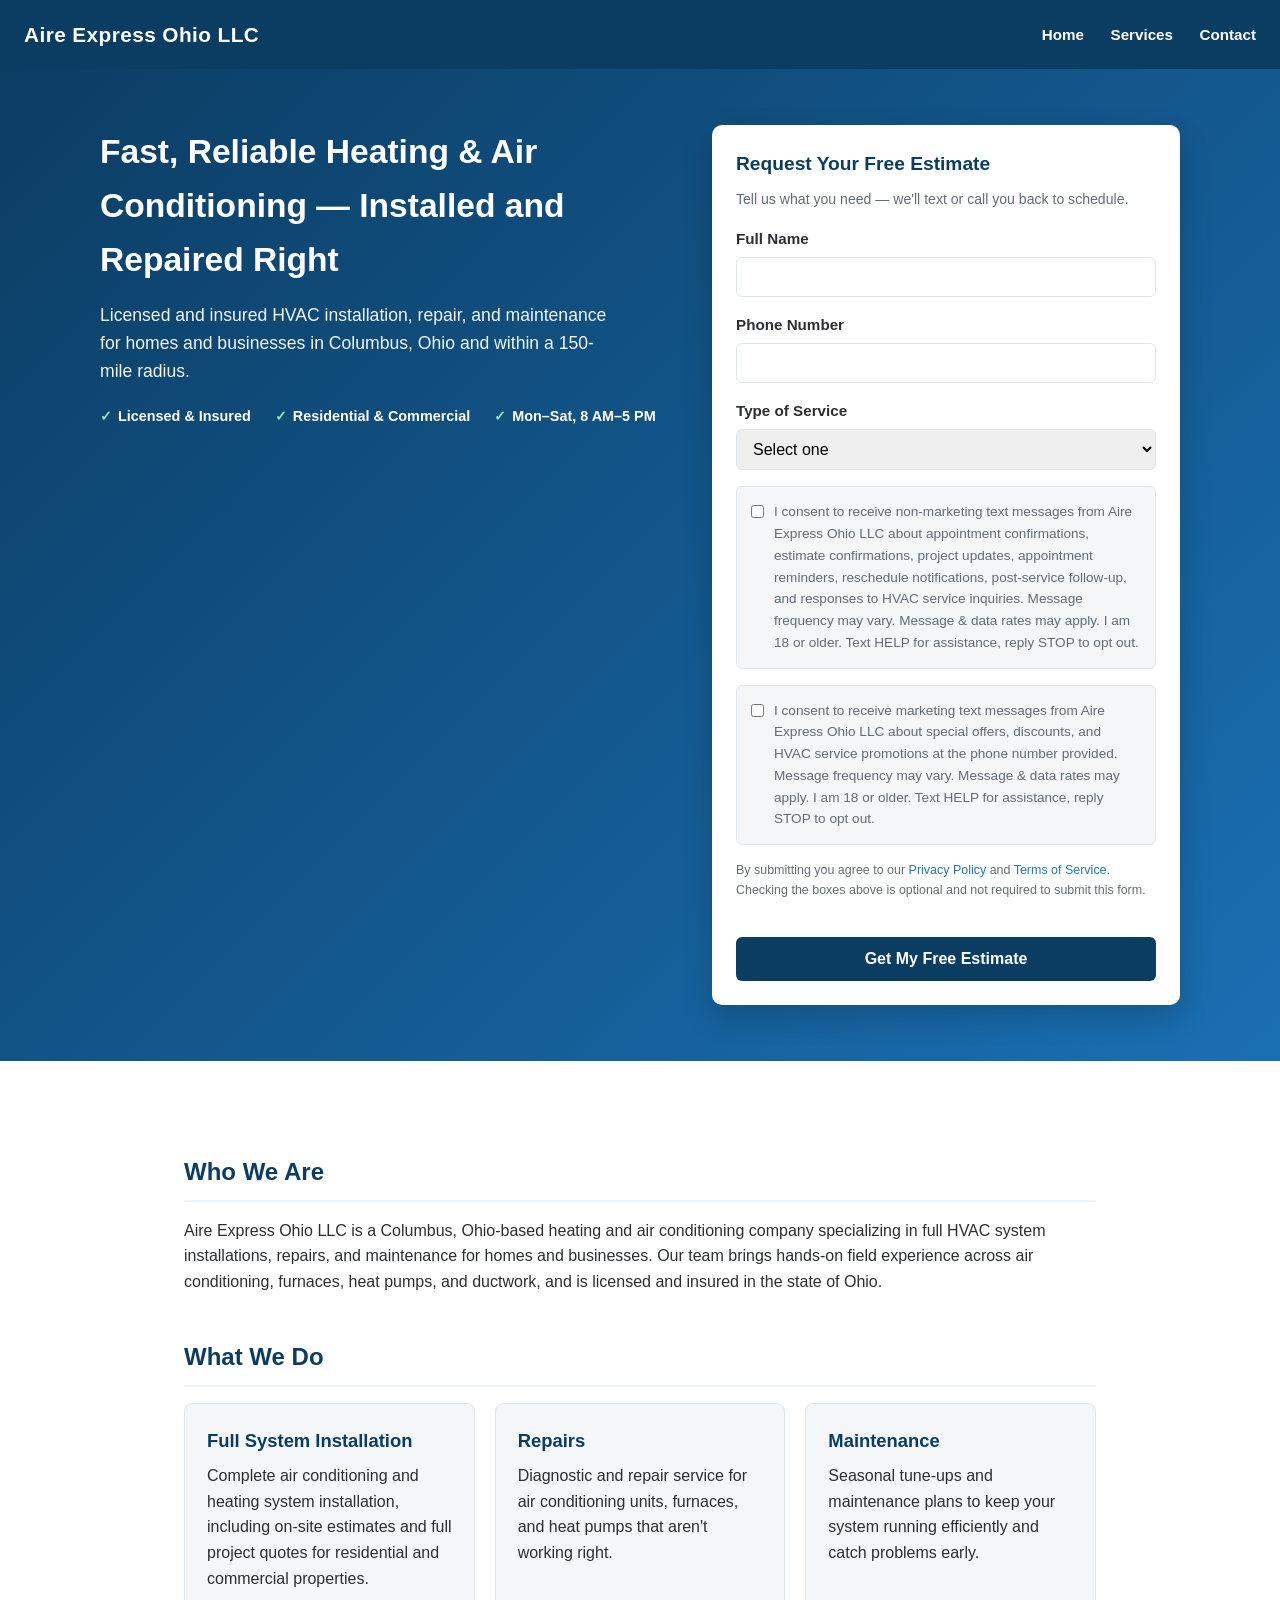
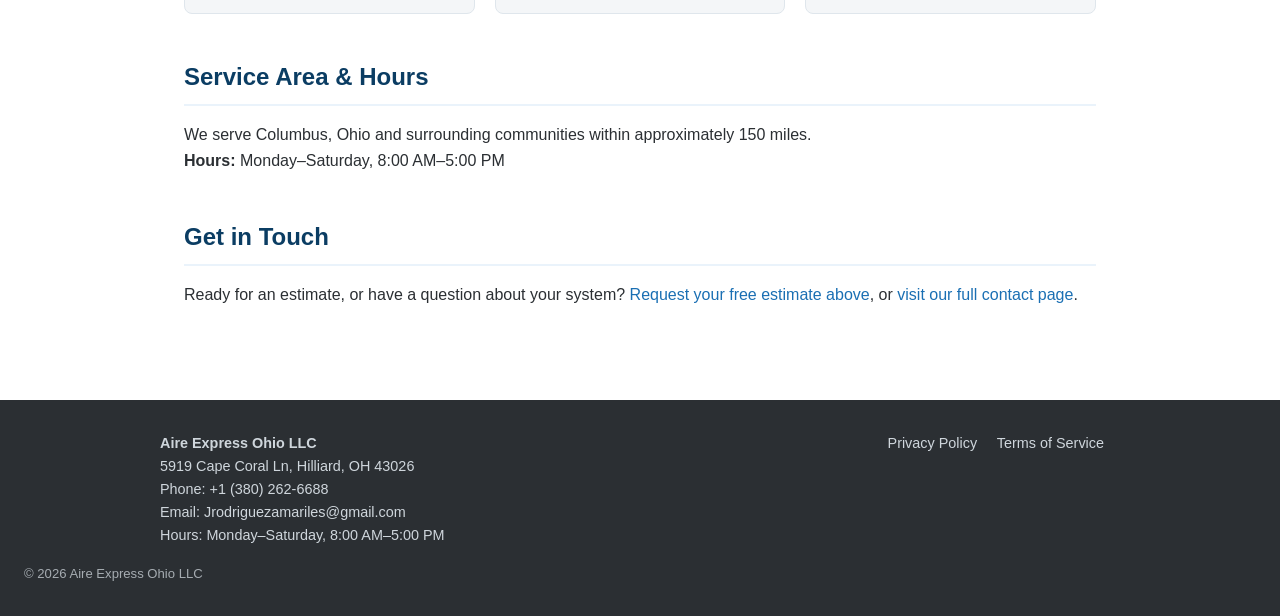
==== index.html @ 79b3de5a "Add files via upload" ====
<!DOCTYPE html>
<html lang="en">
<head>
<meta charset="UTF-8">
<meta name="viewport" content="width=device-width, initial-scale=1.0">
<title>Aire Express Ohio LLC — HVAC Installation &amp; Repair in Columbus, OH</title>
<meta name="description" content="Aire Express Ohio LLC provides residential and commercial HVAC installation, repair, and maintenance within 150 miles of Columbus, Ohio. Request a free estimate.">
<link rel="stylesheet" href="style.css">
</head>
<body>

<header class="site-header">
  <div class="brand">Aire Express Ohio LLC</div>
  <nav>
    <a href="index.html">Home</a>
    <a href="services.html">Services</a>
    <a href="contact.html">Contact</a>
  </nav>
</header>

<section class="hero">
  <div class="hero-split">
    <div>
      <h1>Fast, Reliable Heating &amp; Air Conditioning — Installed and Repaired Right</h1>
      <p>Licensed and insured HVAC installation, repair, and maintenance for homes and businesses in Columbus, Ohio and within a 150-mile radius.</p>
      <div class="trust-row">
        <span class="trust-item">Licensed &amp; Insured</span>
        <span class="trust-item">Residential &amp; Commercial</span>
        <span class="trust-item">Mon–Sat, 8 AM–5 PM</span>
      </div>
    </div>

    <div class="capture-card" id="get-estimate">
      <h3>Request Your Free Estimate</h3>
      <p class="subtext">Tell us what you need — we'll text or call you back to schedule.</p>

      <!--
        Formulario de referencia — cuando el formulario esté conectado en GHL Form Builder, este
        bloque se reemplaza/envuelve con el embed real (mismo texto de los 2 checkboxes,
        Required = OFF en T&C 1/T&C 2/Phone). Estructura y textos ya cumplen lo que pide la revisión.
      -->
      <form class="contact-form" action="#" method="post">
        <div>
          <label for="h_name">Full Name</label>
          <input type="text" id="h_name" name="name" required>
        </div>

        <div>
          <label for="h_phone">Phone Number</label>
          <input type="tel" id="h_phone" name="phone" required>
        </div>

        <div>
          <label for="h_service_type">Type of Service</label>
          <select id="h_service_type" name="service_type">
            <option value="">Select one</option>
            <option value="installation">Full System Installation</option>
            <option value="repair">Repair</option>
            <option value="maintenance">Maintenance</option>
            <option value="other">Other</option>
          </select>
        </div>

        <div class="consent-block">
          <input type="checkbox" id="h_consent_nonmarketing" name="consent_nonmarketing">
          <p>I consent to receive non-marketing text messages from Aire Express Ohio LLC about appointment confirmations, estimate confirmations, project updates, appointment reminders, reschedule notifications, post-service follow-up, and responses to HVAC service inquiries. Message frequency may vary. Message &amp; data rates may apply. I am 18 or older. Text HELP for assistance, reply STOP to opt out.</p>
        </div>

        <div class="consent-block">
          <input type="checkbox" id="h_consent_marketing" name="consent_marketing">
          <p>I consent to receive marketing text messages from Aire Express Ohio LLC about special offers, discounts, and HVAC service promotions at the phone number provided. Message frequency may vary. Message &amp; data rates may apply. I am 18 or older. Text HELP for assistance, reply STOP to opt out.</p>
        </div>

        <p style="font-size:0.78rem;color:var(--gray)">By submitting you agree to our <a href="privacy-policy.html">Privacy Policy</a> and <a href="terms-of-service.html">Terms of Service</a>. Checking the boxes above is optional and not required to submit this form.</p>

        <button type="submit" class="btn btn-primary">Get My Free Estimate</button>
      </form>
    </div>
  </div>
</section>

<main>
  <section>
    <h2>Who We Are</h2>
    <p>Aire Express Ohio LLC is a Columbus, Ohio-based heating and air conditioning company specializing in full HVAC system installations, repairs, and maintenance for homes and businesses. Our team brings hands-on field experience across air conditioning, furnaces, heat pumps, and ductwork, and is licensed and insured in the state of Ohio.</p>
  </section>

  <section>
    <h2>What We Do</h2>
    <div class="card-grid">
      <div class="card">
        <h3>Full System Installation</h3>
        <p>Complete air conditioning and heating system installation, including on-site estimates and full project quotes for residential and commercial properties.</p>
      </div>
      <div class="card">
        <h3>Repairs</h3>
        <p>Diagnostic and repair service for air conditioning units, furnaces, and heat pumps that aren't working right.</p>
      </div>
      <div class="card">
        <h3>Maintenance</h3>
        <p>Seasonal tune-ups and maintenance plans to keep your system running efficiently and catch problems early.</p>
      </div>
    </div>
  </section>

  <section>
    <h2>Service Area &amp; Hours</h2>
    <p>We serve Columbus, Ohio and surrounding communities within approximately 150 miles.</p>
    <p><strong>Hours:</strong> Monday–Saturday, 8:00 AM–5:00 PM</p>
  </section>

  <section>
    <h2>Get in Touch</h2>
    <p>Ready for an estimate, or have a question about your system? <a href="#get-estimate">Request your free estimate above</a>, or <a href="contact.html">visit our full contact page</a>.</p>
  </section>
</main>

<div class="sticky-cta">
  <a class="btn" href="tel:+13802626688">Call Now</a>
  <a class="btn" href="#get-estimate">Get Free Estimate</a>
</div>

<footer class="site-footer">
  <div class="footer-inner">
    <div>
      <strong>Aire Express Ohio LLC</strong><br>
      5919 Cape Coral Ln, Hilliard, OH 43026<br>
      Phone: <a href="tel:+13802626688">+1 (380) 262-6688</a><br>
      Email: <a href="mailto:Jrodriguezamariles@gmail.com">Jrodriguezamariles@gmail.com</a><br>
      Hours: Monday–Saturday, 8:00 AM–5:00 PM
    </div>
    <div class="legal-links">
      <a href="privacy-policy.html">Privacy Policy</a>
      <a href="terms-of-service.html">Terms of Service</a>
    </div>
  </div>
  <div class="copyright">&copy; 2026 Aire Express Ohio LLC</div>
</footer>

</body>
</html>
---- style.css ----
/* Aire Express Ohio LLC — airexpressus.com
   Paleta placeholder (el cliente no tiene identidad visual formal definida todavía —
   confirmado en Información del Cliente, pregunta 8). Ajustar cuando exista un brief de marca real. */

:root {
  --blue-deep: #0b3d63;
  --blue: #1a6fb3;
  --blue-light: #eaf3fb;
  --gray-dark: #2b2f33;
  --gray: #5b6570;
  --gray-light: #f4f6f8;
  --white: #ffffff;
  --border: #dfe6ec;
}

* { box-sizing: border-box; margin: 0; padding: 0; }

body {
  font-family: -apple-system, "Segoe UI", Roboto, Arial, sans-serif;
  color: var(--gray-dark);
  line-height: 1.6;
  background: var(--white);
}

a { color: var(--blue); text-decoration: none; }
a:hover { text-decoration: underline; }

header.site-header {
  background: var(--blue-deep);
  color: var(--white);
  padding: 18px 24px;
  display: flex;
  justify-content: space-between;
  align-items: center;
  flex-wrap: wrap;
  gap: 12px;
}

header.site-header .brand {
  font-size: 1.3rem;
  font-weight: 700;
  letter-spacing: 0.02em;
}

header.site-header nav a {
  color: var(--white);
  margin-left: 22px;
  font-weight: 600;
  font-size: 0.95rem;
}
header.site-header nav a:hover { text-decoration: underline; }

.hero {
  background: linear-gradient(135deg, var(--blue-deep), var(--blue));
  color: var(--white);
  padding: 56px 24px;
}
.hero h1 { font-size: 2.1rem; margin-bottom: 14px; }
.hero p { font-size: 1.1rem; max-width: 520px; margin: 0 0 20px; opacity: 0.95; }

.hero-split {
  max-width: 1080px;
  margin: 0 auto;
  display: grid;
  grid-template-columns: 1.1fr 0.9fr;
  gap: 40px;
  align-items: start;
}
@media (max-width: 860px) {
  .hero-split { grid-template-columns: 1fr; }
}

.trust-row {
  display: flex;
  gap: 24px;
  flex-wrap: wrap;
  margin-top: 8px;
}
.trust-row .trust-item {
  font-size: 0.9rem;
  font-weight: 600;
  display: flex;
  align-items: center;
  gap: 6px;
}
.trust-row .trust-item::before { content: "✓"; color: #9be3a8; font-weight: 900; }

.capture-card {
  background: var(--white);
  color: var(--gray-dark);
  border-radius: 10px;
  padding: 24px;
  box-shadow: 0 12px 30px rgba(0,0,0,0.18);
}
.capture-card h3 {
  color: var(--blue-deep);
  margin-top: 0;
  font-size: 1.2rem;
}
.capture-card .subtext {
  font-size: 0.88rem;
  color: var(--gray);
  margin-bottom: 16px;
}

.btn {
  display: inline-block;
  background: var(--white);
  color: var(--blue-deep);
  font-weight: 700;
  padding: 12px 28px;
  border-radius: 6px;
  font-size: 1rem;
  border: none;
  cursor: pointer;
}
.btn:hover { text-decoration: none; opacity: 0.92; }
.btn-primary { background: var(--blue-deep); color: var(--white); width: 100%; text-align: center; padding: 13px 28px; }

.sticky-cta {
  position: sticky;
  bottom: 0;
  left: 0;
  right: 0;
  background: var(--blue-deep);
  color: var(--white);
  padding: 12px 20px;
  display: none;
  justify-content: space-between;
  align-items: center;
  z-index: 20;
}
.sticky-cta .btn { padding: 9px 18px; font-size: 0.9rem; }
@media (max-width: 700px) {
  .sticky-cta { display: flex; }
}

main {
  max-width: 960px;
  margin: 0 auto;
  padding: 48px 24px;
}

section { margin-bottom: 44px; }

h2 {
  color: var(--blue-deep);
  font-size: 1.5rem;
  margin-bottom: 16px;
  border-bottom: 2px solid var(--blue-light);
  padding-bottom: 8px;
}

h3 { color: var(--blue-deep); font-size: 1.15rem; margin: 18px 0 8px; }

.card-grid {
  display: grid;
  grid-template-columns: repeat(auto-fit, minmax(240px, 1fr));
  gap: 20px;
}

.card {
  border: 1px solid var(--border);
  border-radius: 8px;
  padding: 22px;
  background: var(--gray-light);
}
.card h3 { margin-top: 0; }

.legal-doc h2:first-child { margin-top: 0; }
.legal-doc p { margin-bottom: 12px; }
.legal-doc ul { margin: 0 0 12px 24px; }

form.contact-form {
  display: flex;
  flex-direction: column;
  gap: 16px;
  max-width: 520px;
}

form.contact-form label {
  font-weight: 600;
  font-size: 0.95rem;
  display: block;
  margin-bottom: 6px;
}

form.contact-form input[type="text"],
form.contact-form input[type="tel"],
form.contact-form input[type="email"],
form.contact-form select,
form.contact-form textarea {
  width: 100%;
  padding: 10px 12px;
  border: 1px solid var(--border);
  border-radius: 6px;
  font-size: 1rem;
  font-family: inherit;
}

.consent-block {
  background: var(--gray-light);
  border: 1px solid var(--border);
  border-radius: 6px;
  padding: 14px;
  display: flex;
  gap: 10px;
  align-items: flex-start;
}
.consent-block input[type="checkbox"] { margin-top: 4px; }
.consent-block p { font-size: 0.85rem; color: var(--gray); margin: 0; }

.pending {
  background: #fff8e6;
  border: 1px solid #f0d78c;
  color: #7a5b00;
  padding: 2px 8px;
  border-radius: 4px;
  font-size: 0.85em;
  font-weight: 600;
}

footer.site-footer {
  background: var(--gray-dark);
  color: #cfd6dc;
  padding: 32px 24px;
  font-size: 0.9rem;
}
footer.site-footer .footer-inner {
  max-width: 960px;
  margin: 0 auto;
  display: flex;
  justify-content: space-between;
  flex-wrap: wrap;
  gap: 24px;
}
footer.site-footer a { color: #cfd6dc; }
footer.site-footer .legal-links a { margin-right: 16px; }
footer.site-footer .copyright { margin-top: 16px; opacity: 0.75; font-size: 0.82rem; }

@media (max-width: 600px) {
  header.site-header { flex-direction: column; align-items: flex-start; }
  header.site-header nav a { margin-left: 0; margin-right: 18px; }
}
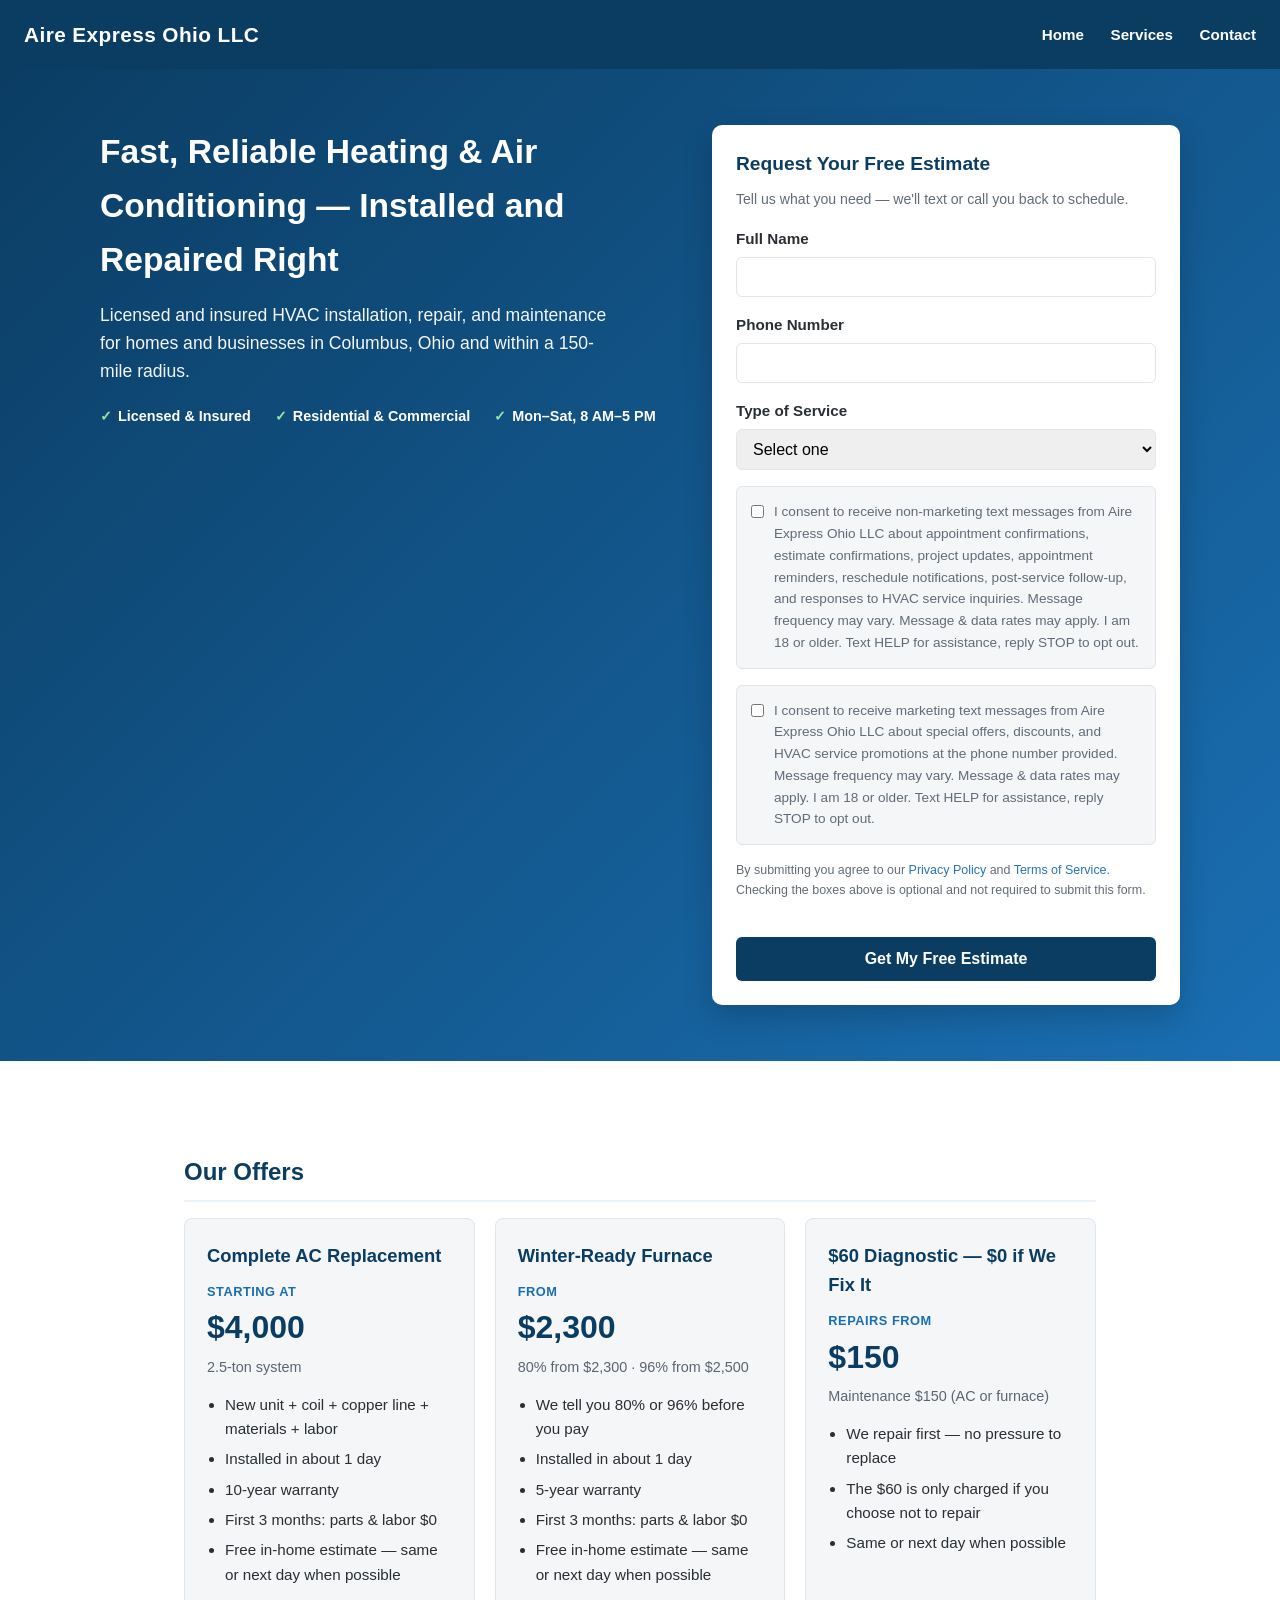
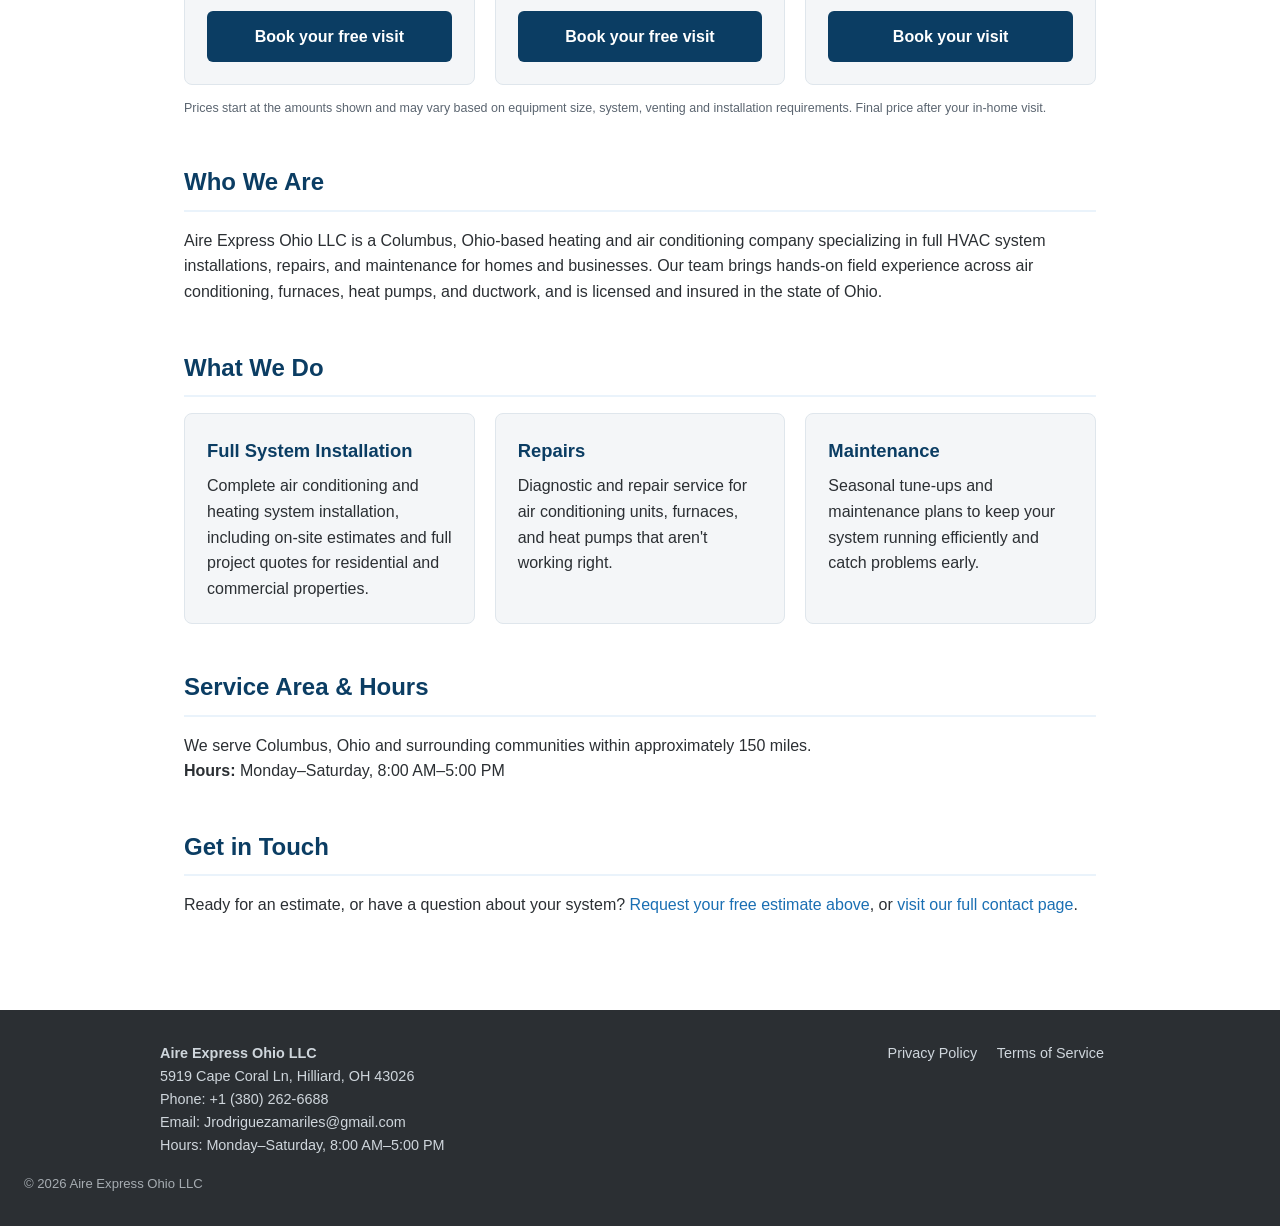
==== commit 93912a90: "Add 'Our Offers' section: AC, furnace and repair offers with starting prices Co-Authored-By: Claude " ====
--- a/index.html
+++ b/index.html
@@ -80,6 +80,50 @@
 </section>
 
 <main>
+  <section id="offers">
+    <h2>Our Offers</h2>
+    <div class="card-grid offer-grid">
+      <div class="card offer-card">
+        <h3>Complete AC Replacement</h3>
+        <p class="offer-price"><span>Starting at</span> $4,000</p>
+        <p class="offer-sub">2.5-ton system</p>
+        <ul>
+          <li>New unit + coil + copper line + materials + labor</li>
+          <li>Installed in about 1 day</li>
+          <li>10-year warranty</li>
+          <li>First 3 months: parts &amp; labor $0</li>
+          <li>Free in-home estimate — same or next day when possible</li>
+        </ul>
+        <a class="btn btn-primary" href="#get-estimate">Book your free visit</a>
+      </div>
+      <div class="card offer-card">
+        <h3>Winter-Ready Furnace</h3>
+        <p class="offer-price"><span>From</span> $2,300</p>
+        <p class="offer-sub">80% from $2,300 · 96% from $2,500</p>
+        <ul>
+          <li>We tell you 80% or 96% before you pay</li>
+          <li>Installed in about 1 day</li>
+          <li>5-year warranty</li>
+          <li>First 3 months: parts &amp; labor $0</li>
+          <li>Free in-home estimate — same or next day when possible</li>
+        </ul>
+        <a class="btn btn-primary" href="#get-estimate">Book your free visit</a>
+      </div>
+      <div class="card offer-card">
+        <h3>$60 Diagnostic — $0 if We Fix It</h3>
+        <p class="offer-price"><span>Repairs from</span> $150</p>
+        <p class="offer-sub">Maintenance $150 (AC or furnace)</p>
+        <ul>
+          <li>We repair first — no pressure to replace</li>
+          <li>The $60 is only charged if you choose not to repair</li>
+          <li>Same or next day when possible</li>
+        </ul>
+        <a class="btn btn-primary" href="#get-estimate">Book your visit</a>
+      </div>
+    </div>
+    <p class="offer-fine">Prices start at the amounts shown and may vary based on equipment size, system, venting and installation requirements. Final price after your in-home visit.</p>
+  </section>
+
   <section>
     <h2>Who We Are</h2>
     <p>Aire Express Ohio LLC is a Columbus, Ohio-based heating and air conditioning company specializing in full HVAC system installations, repairs, and maintenance for homes and businesses. Our team brings hands-on field experience across air conditioning, furnaces, heat pumps, and ductwork, and is licensed and insured in the state of Ohio.</p>
--- a/style.css
+++ b/style.css
@@ -242,3 +242,13 @@
   header.site-header { flex-direction: column; align-items: flex-start; }
   header.site-header nav a { margin-left: 0; margin-right: 18px; }
 }
+
+/* Ofertas (2026-10-01) — mismas ofertas que los anuncios */
+.offer-card { display: flex; flex-direction: column; }
+.offer-card ul { margin: 0 0 18px 18px; padding: 0; font-size: 0.95rem; }
+.offer-card li { margin-bottom: 6px; }
+.offer-card .btn { margin-top: auto; }
+.offer-price { font-size: 2rem; font-weight: 800; color: var(--blue-deep); margin: 4px 0 0; }
+.offer-price span { display: block; font-size: 0.8rem; font-weight: 600; text-transform: uppercase; letter-spacing: 0.04em; color: var(--blue); }
+.offer-sub { font-size: 0.9rem; color: var(--gray); margin: 2px 0 14px; }
+.offer-fine { font-size: 0.78rem; color: var(--gray); margin-top: 14px; }
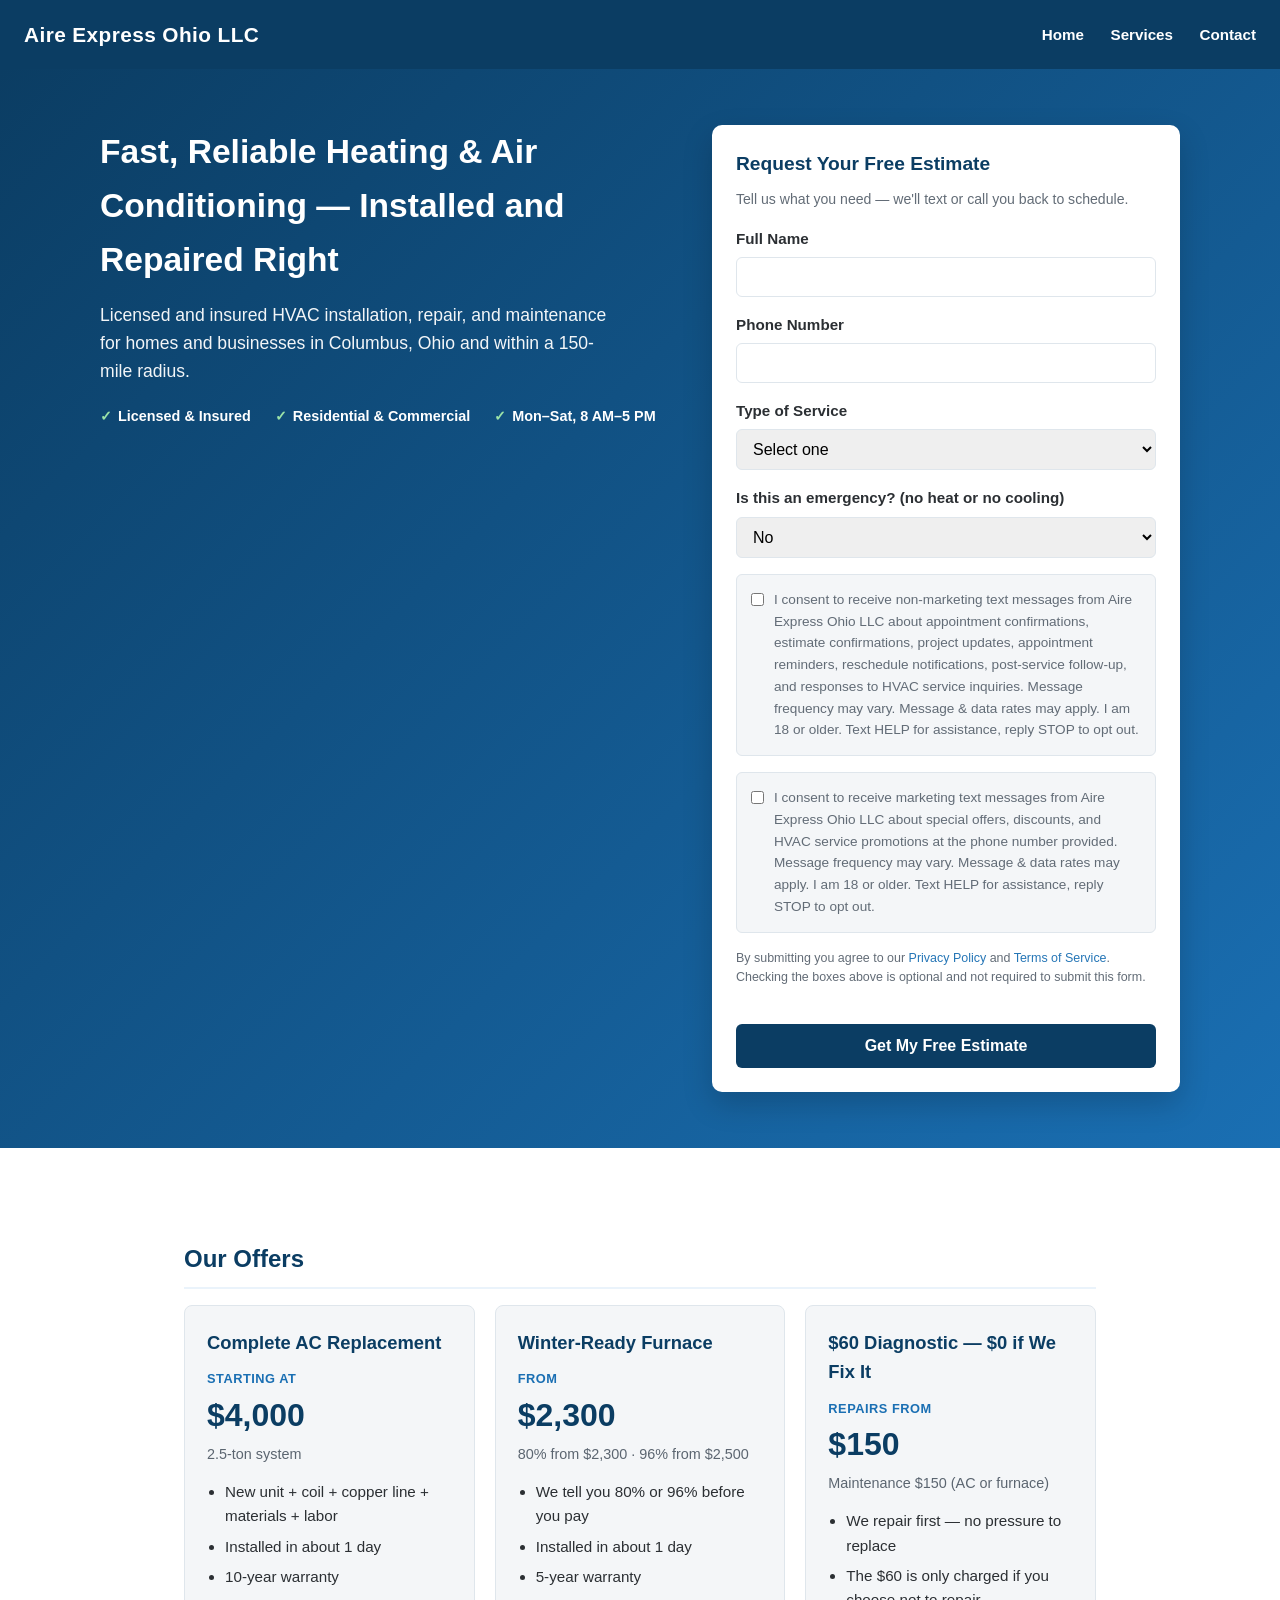
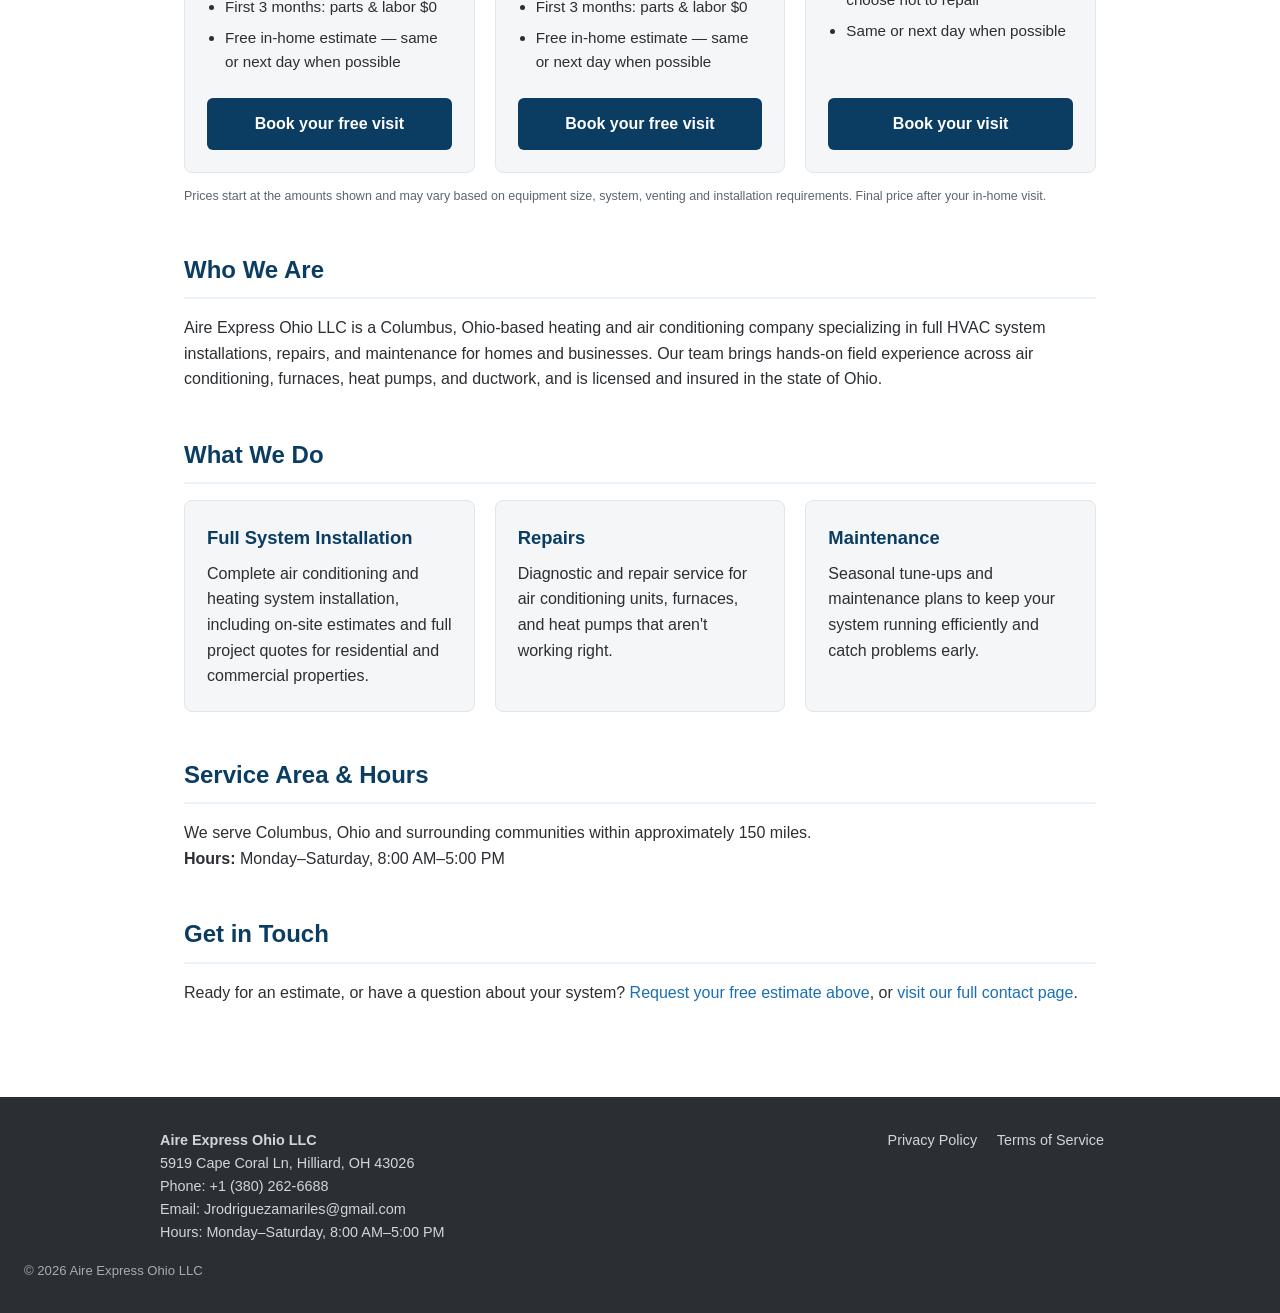
==== commit 6ba3c121: "Connect lead forms to GoHighLevel webhook and add emergency question The visible consent checkboxes," ====
--- a/index.html
+++ b/index.html
@@ -59,6 +59,19 @@
             <option value="maintenance">Maintenance</option>
             <option value="other">Other</option>
           </select>
+        </div>
+
+        <div>
+          <label for="h_emergency">Is this an emergency? (no heat or no cooling)</label>
+          <select id="h_emergency" name="emergency">
+            <option value="no">No</option>
+            <option value="yes">Yes</option>
+          </select>
+        </div>
+
+        <div class="hp-field" aria-hidden="true">
+          <label for="h_company_website">Company website</label>
+          <input type="text" id="h_company_website" name="company_website" tabindex="-1" autocomplete="off">
         </div>
 
         <div class="consent-block">
@@ -181,5 +194,6 @@
   <div class="copyright">&copy; 2026 Aire Express Ohio LLC</div>
 </footer>
 
+<script src="form.js" defer></script>
 </body>
 </html>
--- a/style.css
+++ b/style.css
@@ -252,3 +252,6 @@
 .offer-price span { display: block; font-size: 0.8rem; font-weight: 600; text-transform: uppercase; letter-spacing: 0.04em; color: var(--blue); }
 .offer-sub { font-size: 0.9rem; color: var(--gray); margin: 2px 0 14px; }
 .offer-fine { font-size: 0.78rem; color: var(--gray); margin-top: 14px; }
+
+.hp-field { position: absolute; left: -9999px; width: 1px; height: 1px; overflow: hidden; }
+.form-thanks { font-size: 1.05rem; font-weight: 600; padding: 16px 0; }
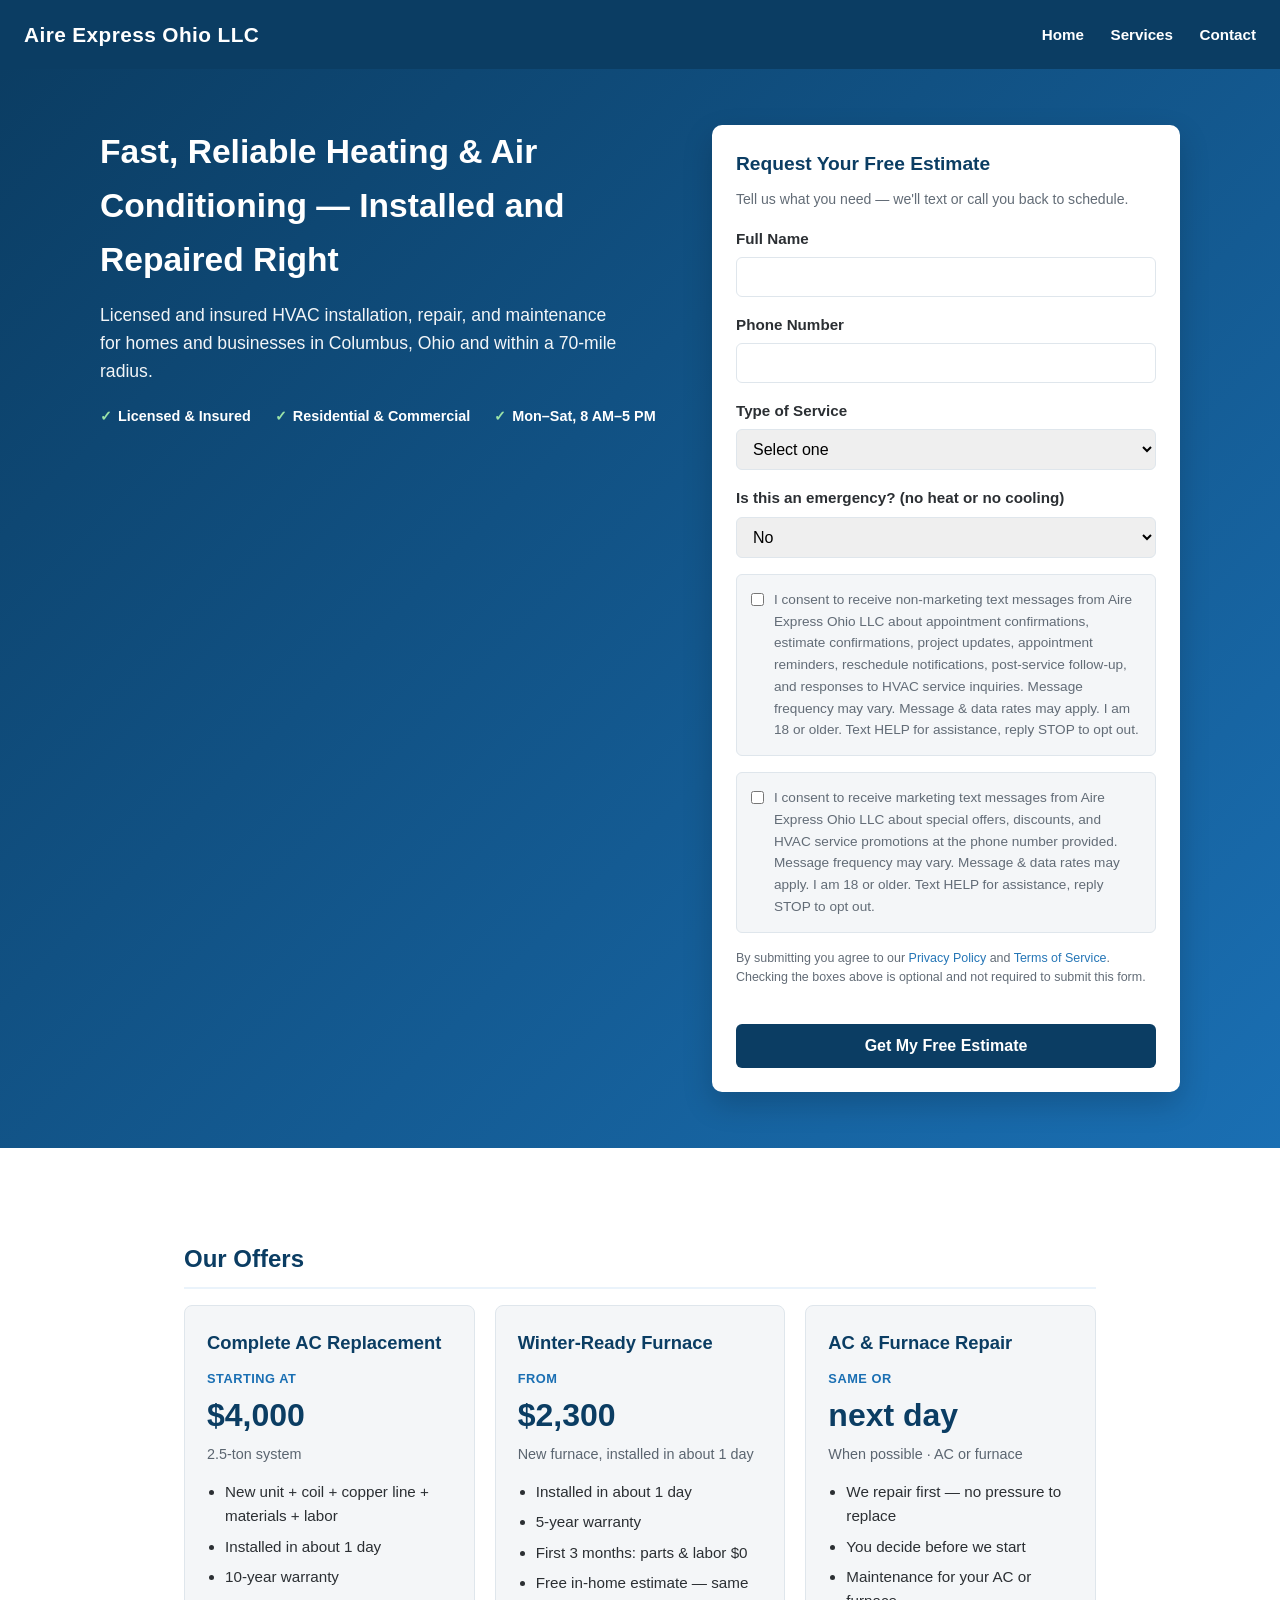
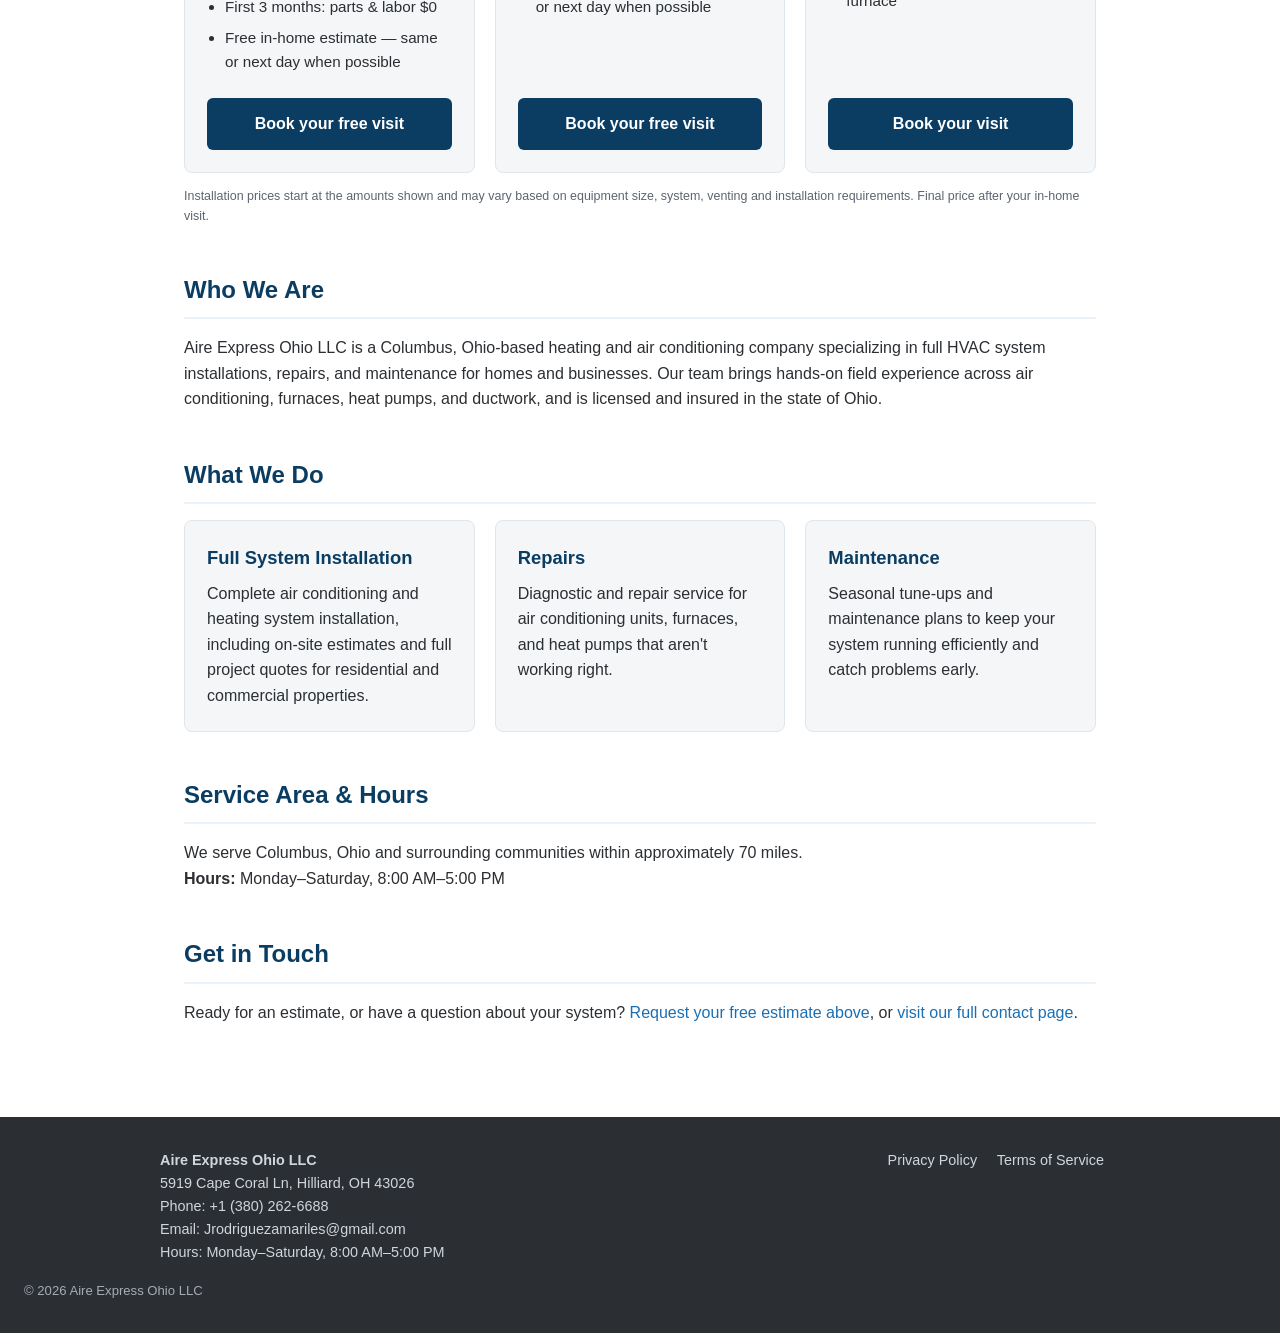
==== commit 2197e6ff: "Align offers with client feedback: 70-mile area, no efficiency or diagnostic pricing Form, consent c" ====
--- a/index.html
+++ b/index.html
@@ -4,8 +4,20 @@
 <meta charset="UTF-8">
 <meta name="viewport" content="width=device-width, initial-scale=1.0">
 <title>Aire Express Ohio LLC — HVAC Installation &amp; Repair in Columbus, OH</title>
-<meta name="description" content="Aire Express Ohio LLC provides residential and commercial HVAC installation, repair, and maintenance within 150 miles of Columbus, Ohio. Request a free estimate.">
+<meta name="description" content="Aire Express Ohio LLC provides residential and commercial HVAC installation, repair, and maintenance within 70 miles of Columbus, Ohio. Request a free estimate.">
 <link rel="stylesheet" href="style.css">
+<!-- Meta Pixel -->
+<script>
+!function(f,b,e,v,n,t,s){if(f.fbq)return;n=f.fbq=function(){n.callMethod?
+n.callMethod.apply(n,arguments):n.queue.push(arguments)};if(!f._fbq)f._fbq=n;
+n.push=n;n.loaded=!0;n.version='2.0';n.queue=[];t=b.createElement(e);t.async=!0;
+t.src=v;s=b.getElementsByTagName(e)[0];s.parentNode.insertBefore(t,s)}(window,
+document,'script','https://connect.facebook.net/en_US/fbevents.js');
+fbq('init','1676815434010955');
+fbq('track','PageView');
+</script>
+<noscript><img height="1" width="1" style="display:none" src="https://www.facebook.com/tr?id=1676815434010955&ev=PageView&noscript=1"/></noscript>
+<!-- End Meta Pixel -->
 </head>
 <body>
 
@@ -22,7 +34,7 @@
   <div class="hero-split">
     <div>
       <h1>Fast, Reliable Heating &amp; Air Conditioning — Installed and Repaired Right</h1>
-      <p>Licensed and insured HVAC installation, repair, and maintenance for homes and businesses in Columbus, Ohio and within a 150-mile radius.</p>
+      <p>Licensed and insured HVAC installation, repair, and maintenance for homes and businesses in Columbus, Ohio and within a 70-mile radius.</p>
       <div class="trust-row">
         <span class="trust-item">Licensed &amp; Insured</span>
         <span class="trust-item">Residential &amp; Commercial</span>
@@ -112,9 +124,8 @@
       <div class="card offer-card">
         <h3>Winter-Ready Furnace</h3>
         <p class="offer-price"><span>From</span> $2,300</p>
-        <p class="offer-sub">80% from $2,300 · 96% from $2,500</p>
+        <p class="offer-sub">New furnace, installed in about 1 day</p>
         <ul>
-          <li>We tell you 80% or 96% before you pay</li>
           <li>Installed in about 1 day</li>
           <li>5-year warranty</li>
           <li>First 3 months: parts &amp; labor $0</li>
@@ -123,18 +134,18 @@
         <a class="btn btn-primary" href="#get-estimate">Book your free visit</a>
       </div>
       <div class="card offer-card">
-        <h3>$60 Diagnostic — $0 if We Fix It</h3>
-        <p class="offer-price"><span>Repairs from</span> $150</p>
-        <p class="offer-sub">Maintenance $150 (AC or furnace)</p>
+        <h3>AC &amp; Furnace Repair</h3>
+        <p class="offer-price"><span>Same or</span> next day</p>
+        <p class="offer-sub">When possible · AC or furnace</p>
         <ul>
           <li>We repair first — no pressure to replace</li>
-          <li>The $60 is only charged if you choose not to repair</li>
-          <li>Same or next day when possible</li>
+          <li>You decide before we start</li>
+          <li>Maintenance for your AC or furnace</li>
         </ul>
         <a class="btn btn-primary" href="#get-estimate">Book your visit</a>
       </div>
     </div>
-    <p class="offer-fine">Prices start at the amounts shown and may vary based on equipment size, system, venting and installation requirements. Final price after your in-home visit.</p>
+    <p class="offer-fine">Installation prices start at the amounts shown and may vary based on equipment size, system, venting and installation requirements. Final price after your in-home visit.</p>
   </section>
 
   <section>
@@ -162,7 +173,7 @@
 
   <section>
     <h2>Service Area &amp; Hours</h2>
-    <p>We serve Columbus, Ohio and surrounding communities within approximately 150 miles.</p>
+    <p>We serve Columbus, Ohio and surrounding communities within approximately 70 miles.</p>
     <p><strong>Hours:</strong> Monday–Saturday, 8:00 AM–5:00 PM</p>
   </section>
 
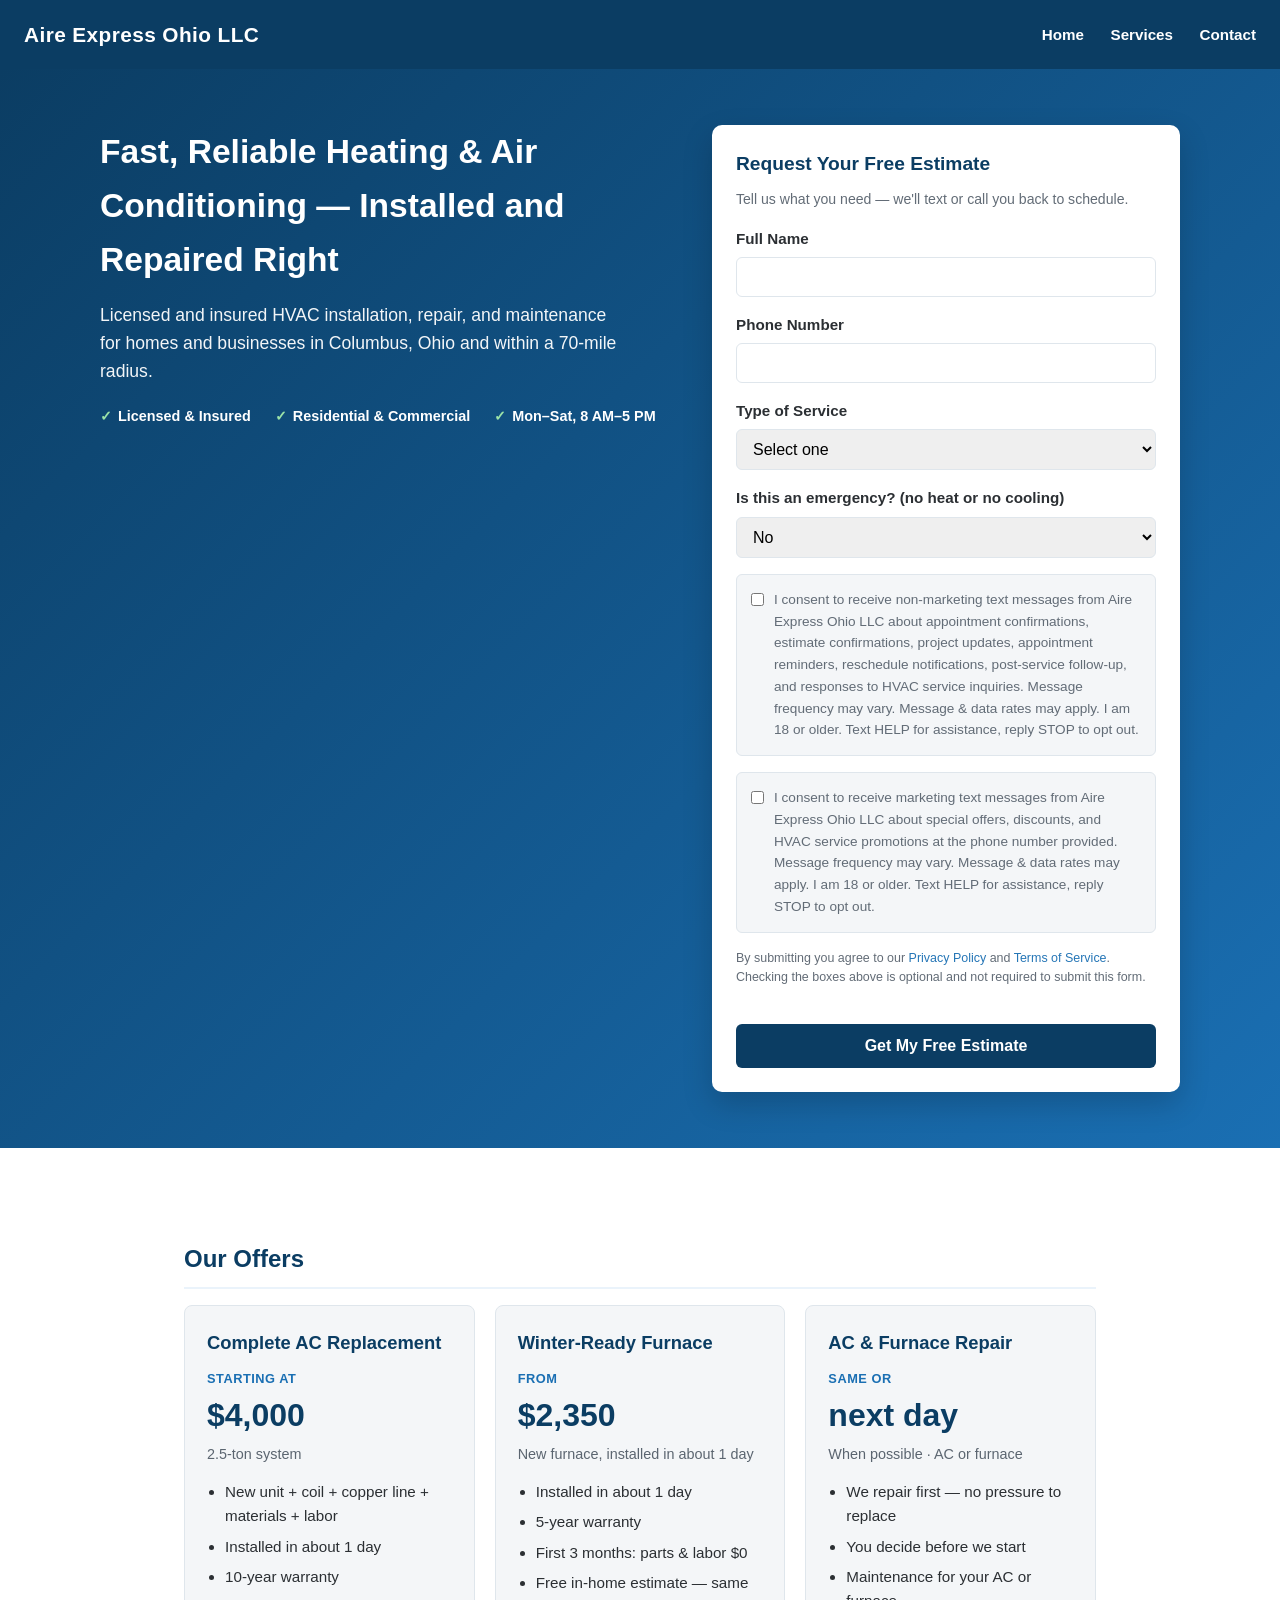
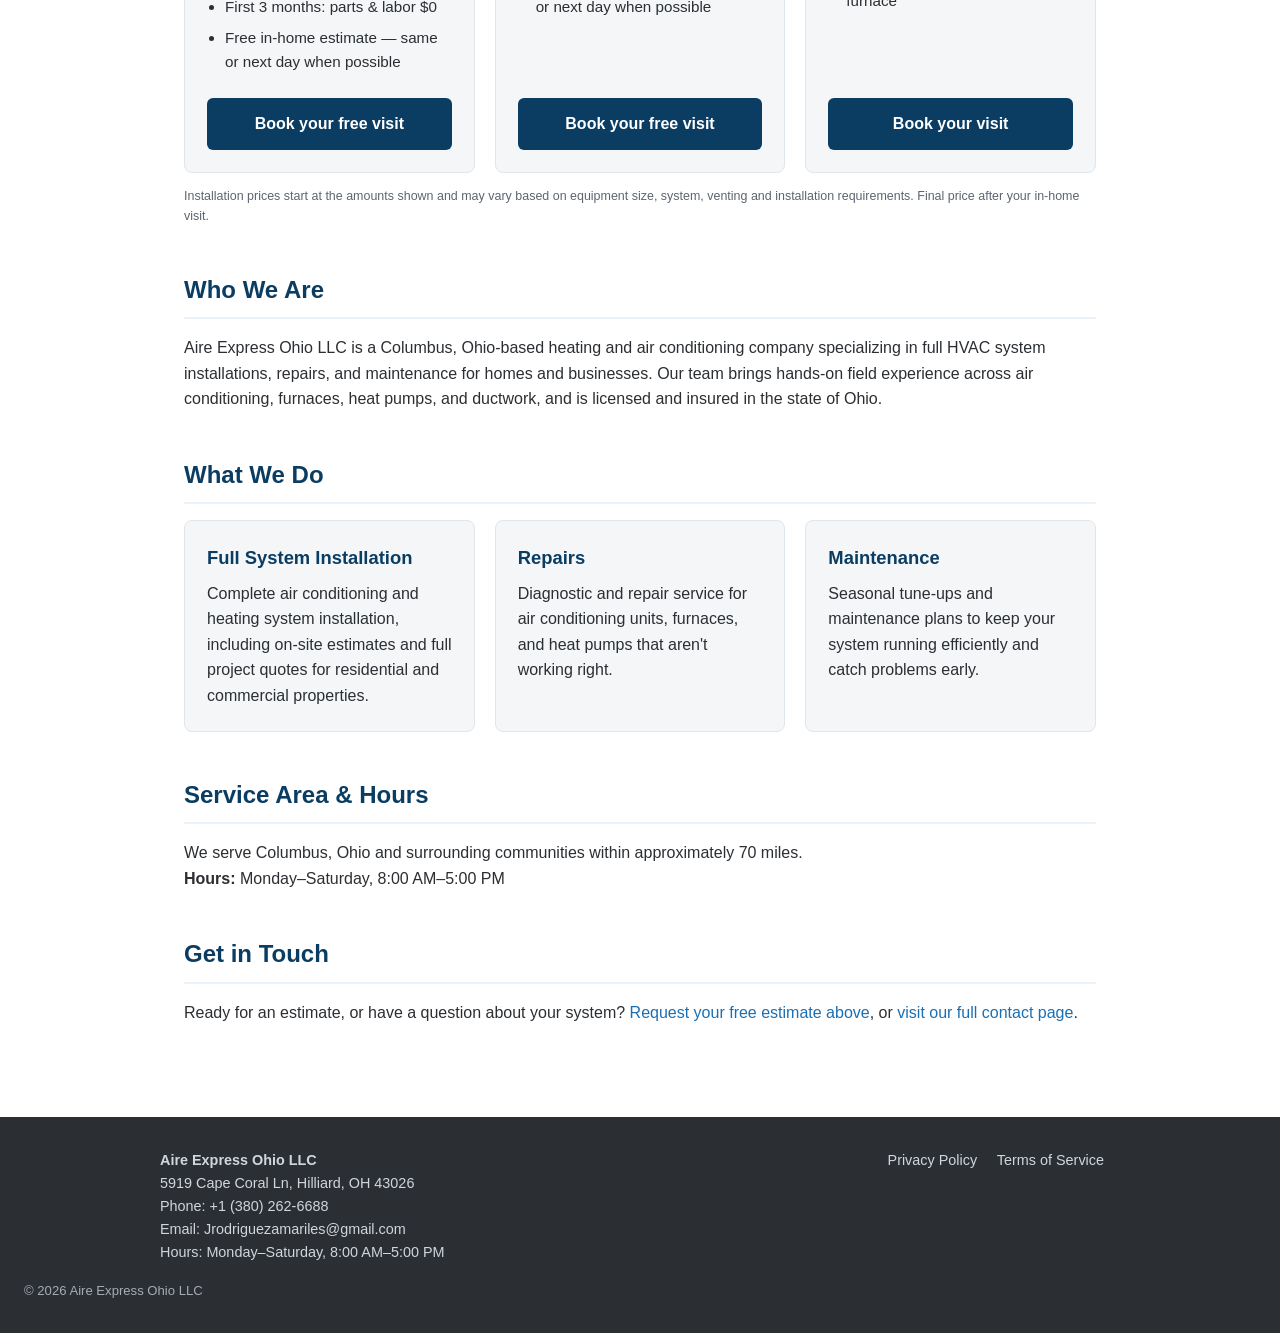
==== commit 5280db5a: "Add multi-step request page and update furnace starting price to $2,350 Co-Authored-By: Claude Opus " ====
--- a/index.html
+++ b/index.html
@@ -123,7 +123,7 @@
       </div>
       <div class="card offer-card">
         <h3>Winter-Ready Furnace</h3>
-        <p class="offer-price"><span>From</span> $2,300</p>
+        <p class="offer-price"><span>From</span> $2,350</p>
         <p class="offer-sub">New furnace, installed in about 1 day</p>
         <ul>
           <li>Installed in about 1 day</li>
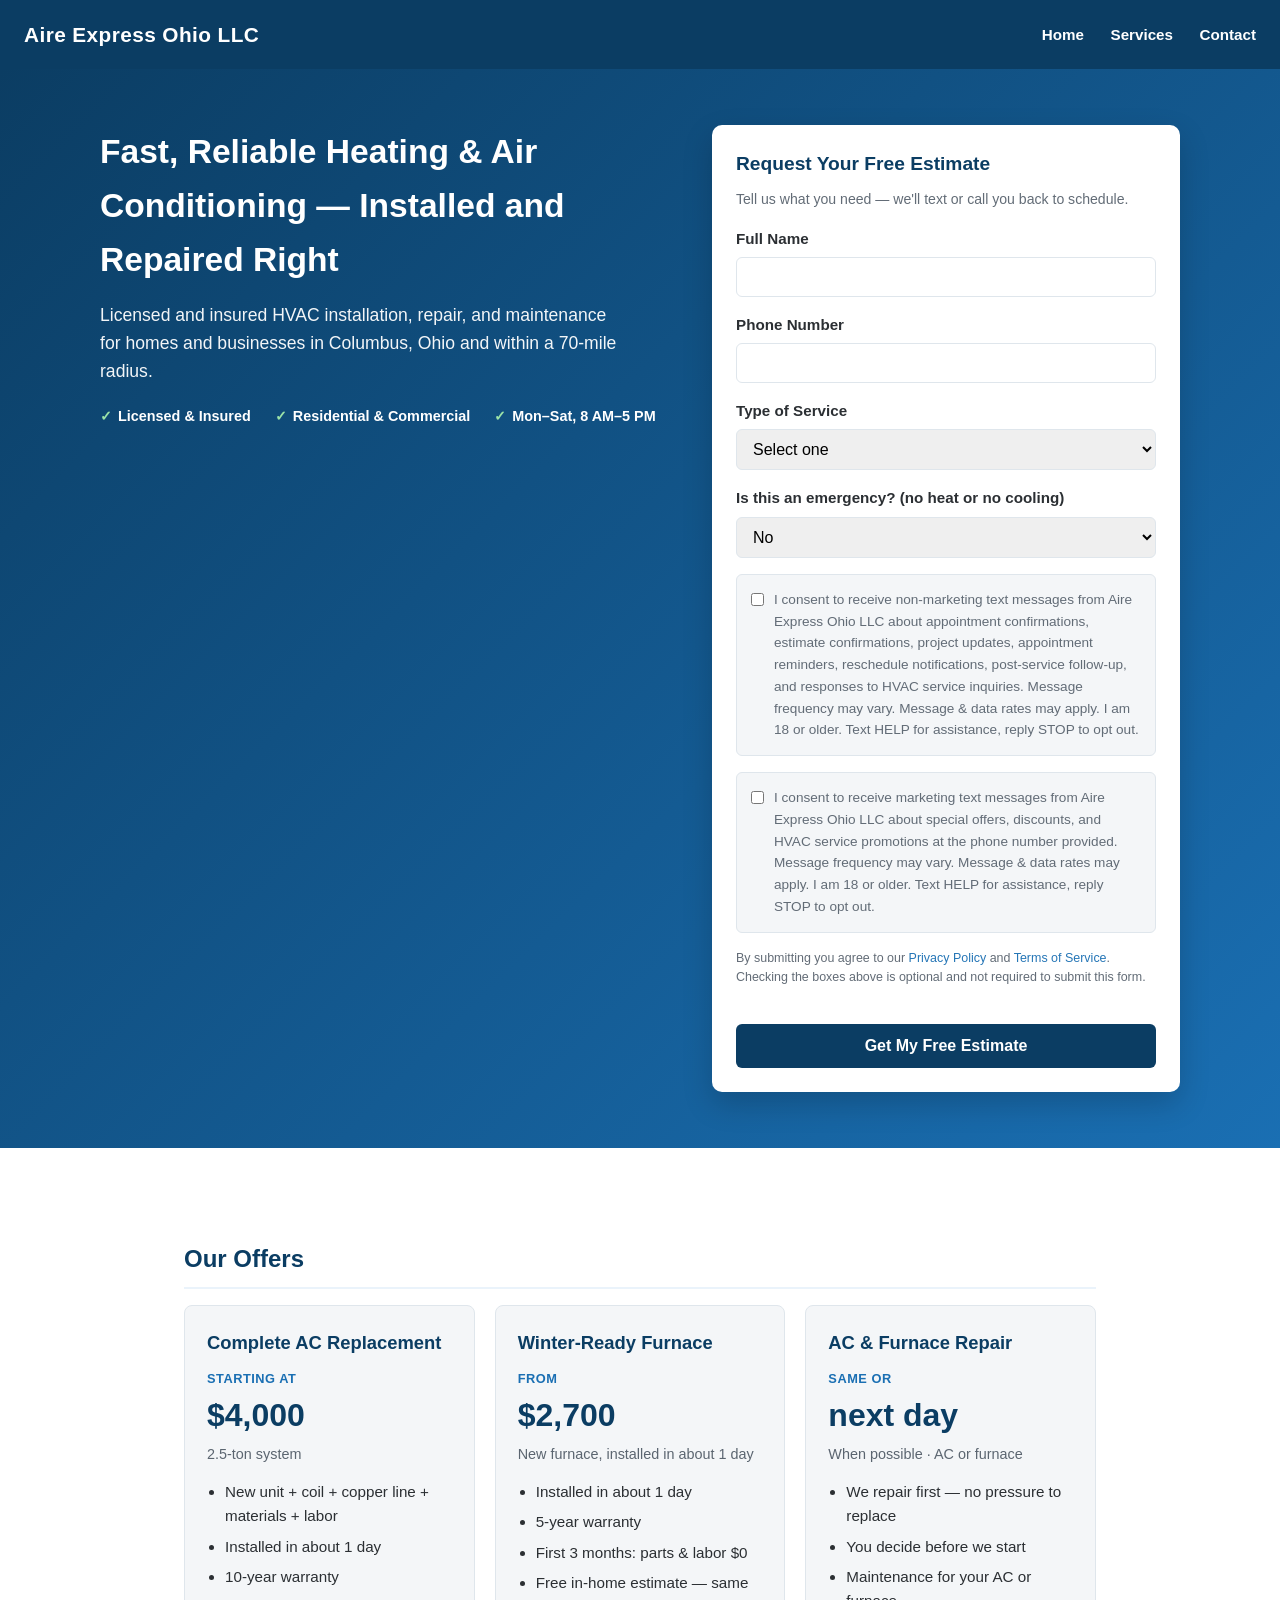
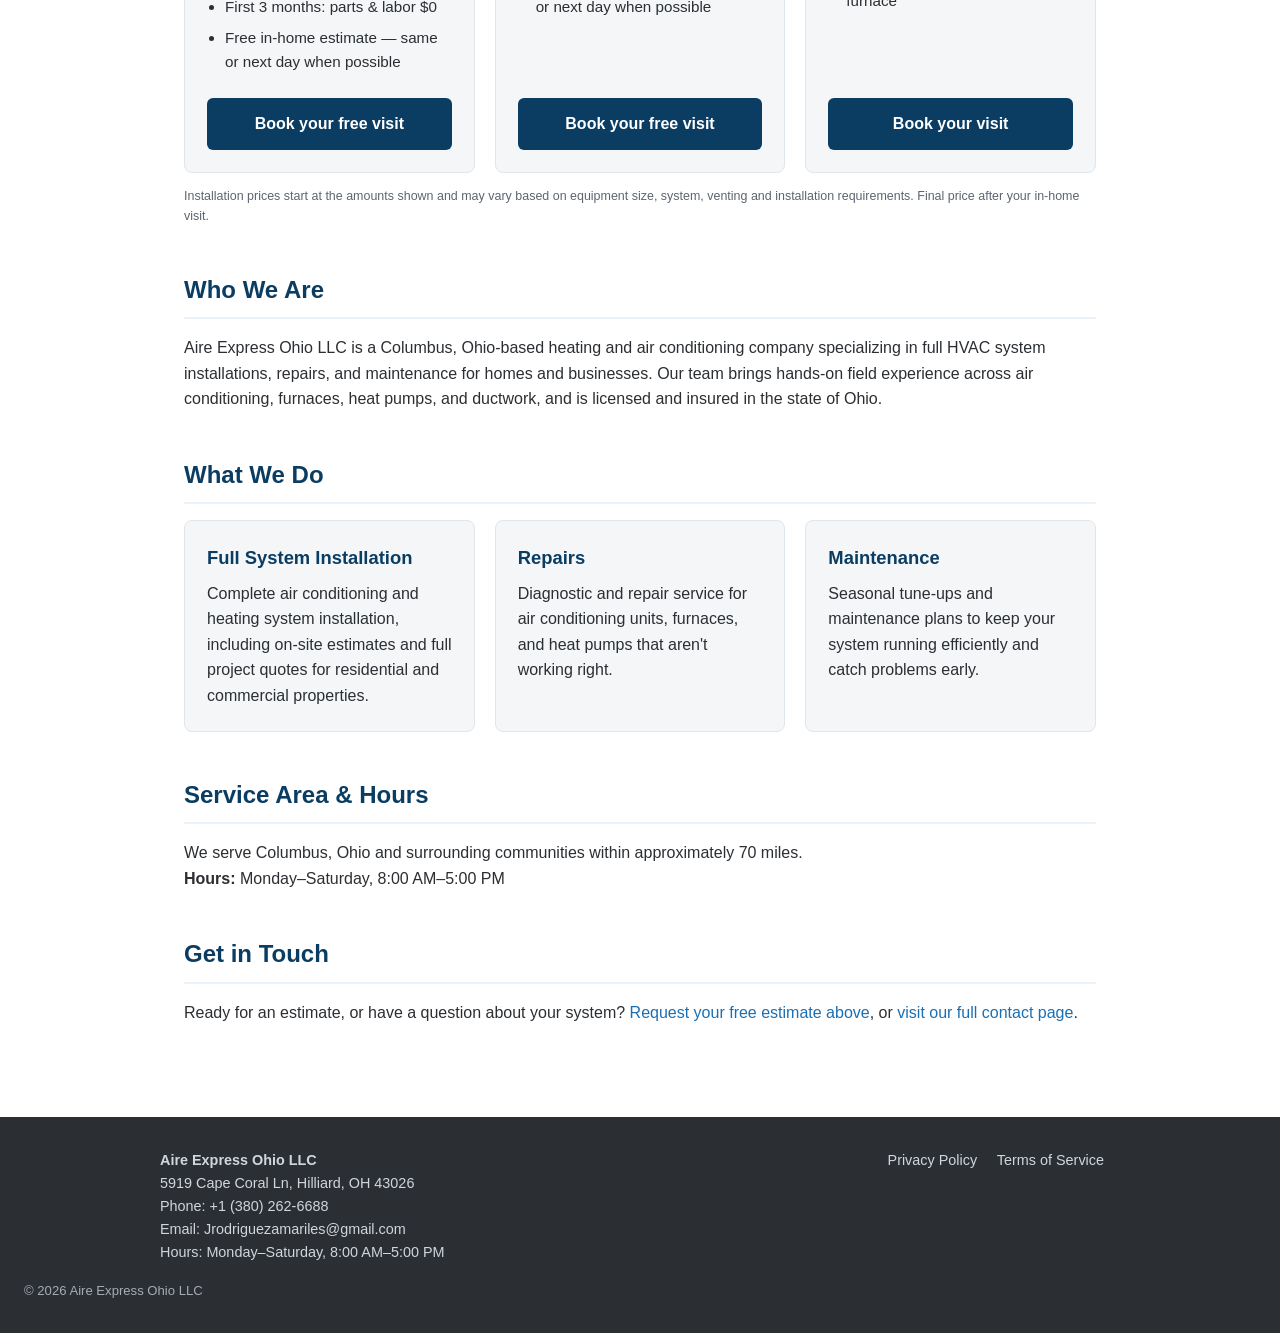
==== commit 24ffb740: "Update furnace starting price to $2,700 Co-Authored-By: Claude Opus 5.5 <noreply@anthropic.com>" ====
--- a/index.html
+++ b/index.html
@@ -2,6 +2,7 @@
 <html lang="en">
 <head>
 <meta charset="UTF-8">
+<meta name="facebook-domain-verification" content="4a6uqxxomtbn5q3hukpxjnoxrc9a3d" />
 <meta name="viewport" content="width=device-width, initial-scale=1.0">
 <title>Aire Express Ohio LLC — HVAC Installation &amp; Repair in Columbus, OH</title>
 <meta name="description" content="Aire Express Ohio LLC provides residential and commercial HVAC installation, repair, and maintenance within 70 miles of Columbus, Ohio. Request a free estimate.">
@@ -123,7 +124,7 @@
       </div>
       <div class="card offer-card">
         <h3>Winter-Ready Furnace</h3>
-        <p class="offer-price"><span>From</span> $2,350</p>
+        <p class="offer-price"><span>From</span> $2,700</p>
         <p class="offer-sub">New furnace, installed in about 1 day</p>
         <ul>
           <li>Installed in about 1 day</li>
